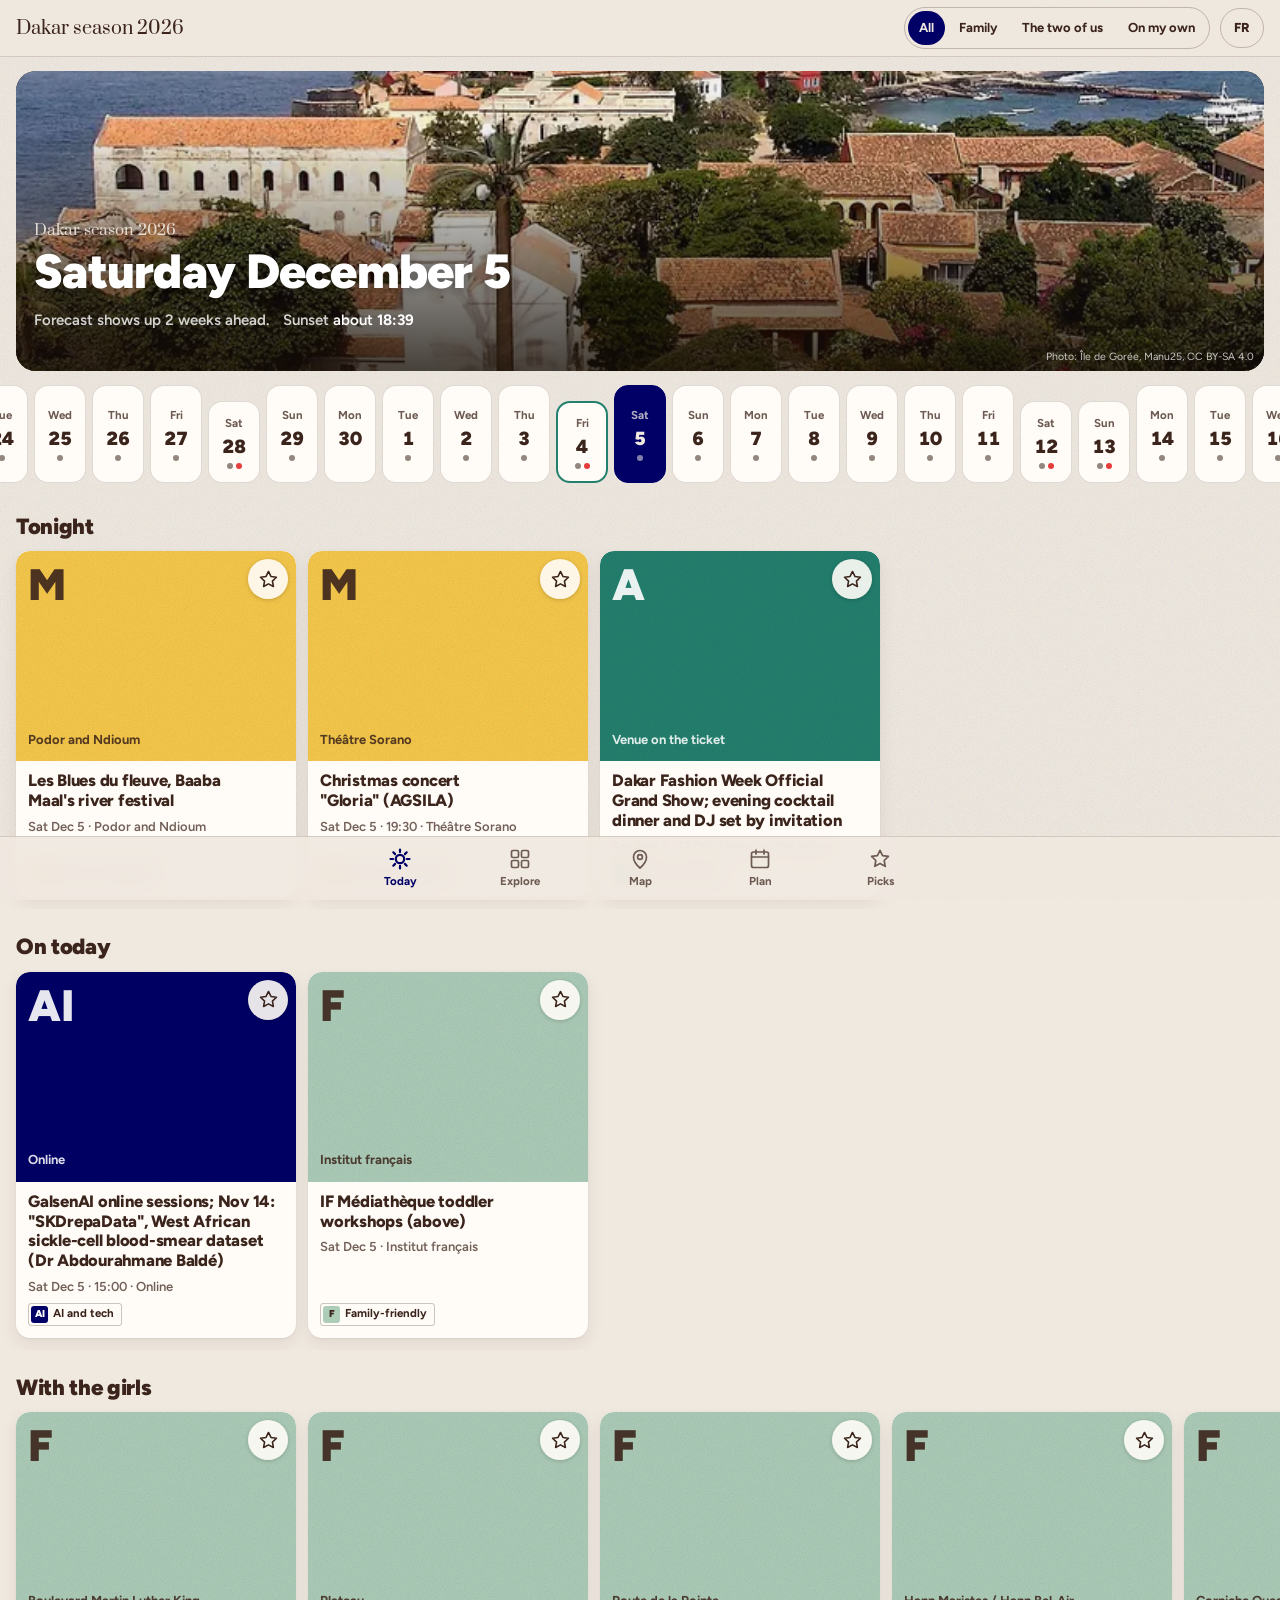
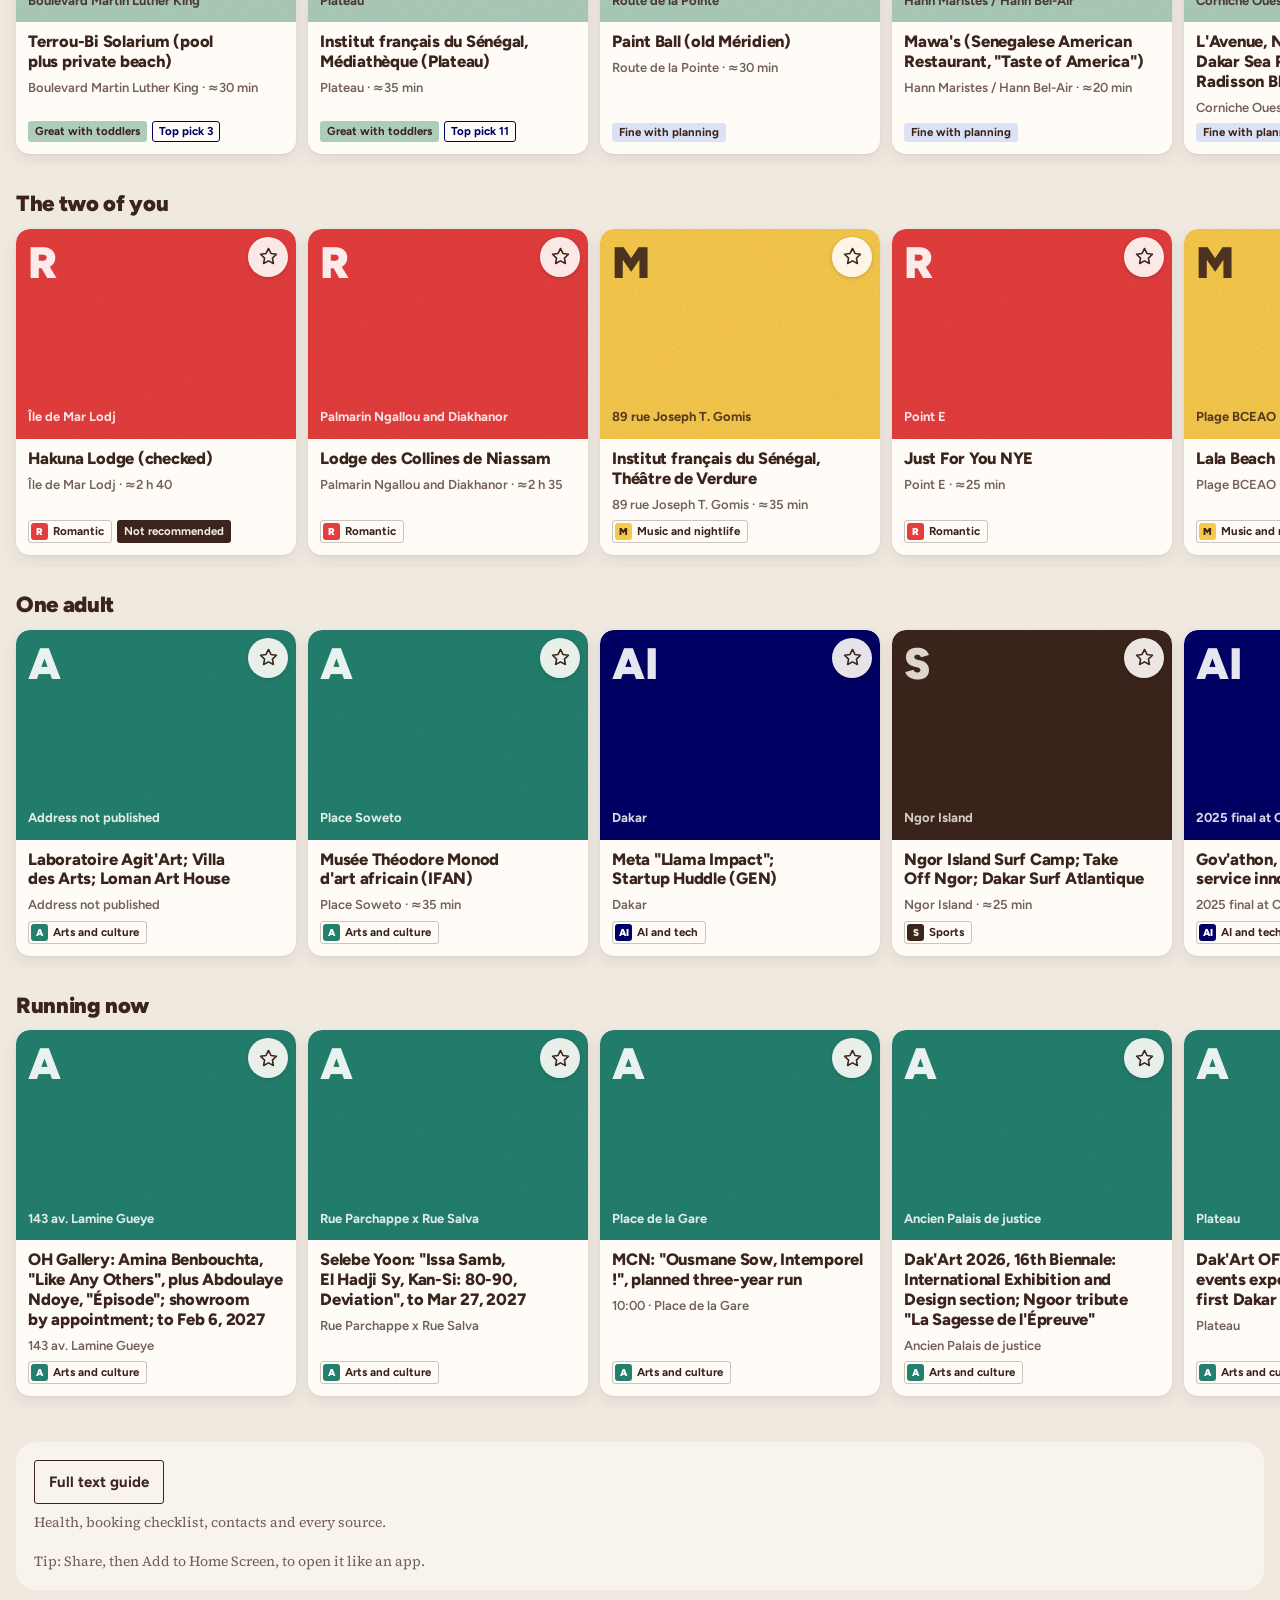
==== v3/index.html @ fbed6b00 "Add interactive v3 preview with photo previews Co-Authored-By: Claude Opus 5.5 <noreply@anthropic.co" ====
<!doctype html>
<html lang="en">
<head>
<meta charset="utf-8">
<meta name="viewport" content="width=device-width, initial-scale=1, viewport-fit=cover">
<meta name="robots" content="noindex, nofollow, noarchive">
<meta name="referrer" content="no-referrer">
<meta name="theme-color" content="#F0E9E0" media="(prefers-color-scheme: light)">
<meta name="theme-color" content="#251704" media="(prefers-color-scheme: dark)">
<meta name="mobile-web-app-capable" content="yes">
<meta name="apple-mobile-web-app-title" content="Dakar 2026">
<title>Dakar season 2026</title>
<link rel="manifest" href="manifest.webmanifest">
<link rel="icon" type="image/png" href="icon-192.png">
<link rel="apple-touch-icon" href="icon-192.png">
<link rel="preconnect" href="https://fonts.googleapis.com">
<link rel="preconnect" href="https://fonts.gstatic.com" crossorigin>
<link rel="stylesheet" href="https://fonts.googleapis.com/css2?family=Figtree:wght@500;600;700;800;900&family=Prata&family=Source+Serif+4:ital,opsz,wght@0,8..60,400;0,8..60,600;1,8..60,400&display=swap">
<link rel="stylesheet" href="styles.css">
<link rel="modulepreload" href="app.js">
<link rel="preload" href="data.json" as="fetch" crossorigin="anonymous">
</head>
<body>
<div class="page">
  <header class="top">
    <div class="top-in">
      <a class="mark" id="mark" href="#/today">Dakar season 2026</a>
      <div class="aud" id="aud" role="group"></div>
      <button type="button" class="lang" id="lang">FR</button>
    </div>
  </header>
  <main id="view" class="view" tabindex="-1">
    <div class="boot"><p class="boot-t">Dakar season 2026</p><div class="boot-bar"></div></div>
  </main>
  <nav class="tabs" id="tabs" aria-label="Sections"></nav>
</div>
<div class="sheet-wrap" id="sheet" hidden>
  <div class="scrim" data-close></div>
  <section class="sheet" role="dialog" aria-modal="true" aria-labelledby="sheet-title">
    <div class="grab" aria-hidden="true"><span></span></div>
    <button type="button" class="x" data-close aria-label="Close">×</button>
    <div id="sheet-body"></div>
  </section>
</div>
<div class="toast" id="toast" role="status" aria-live="polite"></div>
<noscript><p style="padding:24px">This guide needs JavaScript. The full text version is at <a href="../">the main guide</a>.</p></noscript>
<script type="module" src="app.js"></script>
</body>
</html>
---- v3/styles.css ----
/* Dakar season 2026, v3. Goodee True palette (tokens from the v2 page), app layout. */
:root {
  --sand: #F0E9E0; --brown: #3B241B; --indigo: #000066; --teal: #23806E; --yellow: #F7C94B;
  --sage: #ADCDB9; --peri: #DBE2F5; --blush: #F3CDC9; --white: #FFFFFF; --blue: #0032BD; --red: #E53D3D;
  --ground: var(--sand); --text: var(--brown); --t-accent: var(--indigo); --t-on-accent: var(--sand);
  --panel: #F8F3EC; --card: #FFFCF8; --field-bg: #FFFCF8;
  --dark-panel: var(--brown); --on-dark: var(--sand); --band-yellow: var(--yellow); --on-yellow: var(--brown);
  --trio-ink: var(--brown); --sea: #DCD7DD; --land: #FBF8F3; --nb: #E7DFD4;
  --t-blend: multiply; --t-op: .22; --bar-bg: color-mix(in srgb, var(--ground) 92%, transparent);
  --c-ai: var(--indigo); --c-ai-ink: var(--white);
  --c-biz: var(--blue); --c-biz-ink: var(--white);
  --c-music: var(--yellow); --c-music-ink: var(--brown);
  --c-arts: var(--teal); --c-arts-ink: var(--white);
  --c-sports: var(--brown); --c-sports-ink: var(--sand);
  --c-rom: var(--red); --c-rom-ink: var(--white);
  --c-fam: var(--sage); --c-fam-ink: var(--brown);
  --accent: var(--t-accent); --on-accent: var(--t-on-accent);
  --grain-blend: var(--t-blend); --grain-op: var(--t-op);
  --link: var(--accent); --ring: var(--accent);
  --hair: color-mix(in srgb, currentColor 16%, transparent);
  --hair-strong: color-mix(in srgb, currentColor 26%, transparent);
  --muted: color-mix(in srgb, currentColor 72%, transparent);
  --shadow: 0 1px 2px rgb(59 36 27 / .08), 0 6px 18px rgb(59 36 27 / .08);
  --r-lg: 20px; --r-md: 14px; --r-sm: 3px;
  --f-display: "Figtree", ui-sans-serif, system-ui, sans-serif;
  --f-body: "Source Serif 4", Georgia, "Times New Roman", serif;
  --f-mark: "Prata", Georgia, serif;
  --ease: cubic-bezier(.4, 0, .32, 1);
  --top-h: 56px; --tabs-h: 64px;
  --sl: max(16px, env(safe-area-inset-left, 0px)); --sr: max(16px, env(safe-area-inset-right, 0px));
  --noise: url("data:image/svg+xml,%3Csvg xmlns='http://www.w3.org/2000/svg' width='240' height='240'%3E%3Cfilter id='n'%3E%3CfeTurbulence type='fractalNoise' baseFrequency='0.8' numOctaves='4' stitchTiles='stitch'/%3E%3C/filter%3E%3Crect width='100%25' height='100%25' filter='url(%23n)'/%3E%3C/svg%3E");
  color-scheme: light;
}
@media (prefers-color-scheme: dark) {
  :root:not([data-theme="light"]) {
    --ground: #251704; --text: var(--sand); --t-accent: var(--yellow); --t-on-accent: var(--brown);
    --panel: #3B241B; --card: #301D0F; --field-bg: #2E1C0E; --dark-panel: #4B3125;
    --band-yellow: #EDBF45; --sea: #1A1003; --land: #3B241B; --nb: #2D1C0E; --t-blend: screen; --t-op: .09;
    --c-ai: #A7AEFF; --c-ai-ink: #160D02; --c-biz: #77A0FF; --c-biz-ink: #160D02;
    --c-arts: #55BBA5; --c-arts-ink: #160D02; --c-sports: #D8B9A4; --c-sports-ink: var(--brown);
    --c-rom: #F27979; --c-rom-ink: #160D02; --c-fam: #7FA88E; --c-fam-ink: #160D02;
    --shadow: 0 1px 2px rgb(0 0 0 / .3), 0 6px 18px rgb(0 0 0 / .25);
    color-scheme: dark;
  }
}
:root[data-theme="dark"] {
  --ground: #251704; --text: var(--sand); --t-accent: var(--yellow); --t-on-accent: var(--brown);
  --panel: #3B241B; --card: #301D0F; --field-bg: #2E1C0E; --dark-panel: #4B3125;
  --band-yellow: #EDBF45; --sea: #1A1003; --land: #3B241B; --nb: #2D1C0E; --t-blend: screen; --t-op: .09;
  --c-ai: #A7AEFF; --c-ai-ink: #160D02; --c-biz: #77A0FF; --c-biz-ink: #160D02;
  --c-arts: #55BBA5; --c-arts-ink: #160D02; --c-sports: #D8B9A4; --c-sports-ink: var(--brown);
  --c-rom: #F27979; --c-rom-ink: #160D02; --c-fam: #7FA88E; --c-fam-ink: #160D02;
  --shadow: 0 1px 2px rgb(0 0 0 / .3), 0 6px 18px rgb(0 0 0 / .25);
  color-scheme: dark;
}

/* ---------- Base ---------- */
* { box-sizing: border-box; }
html { -webkit-text-size-adjust: 100%; }
body { margin: 0; background: var(--ground); color: var(--text); font-family: var(--f-body); font-size: 16.5px; line-height: 1.5; overflow-wrap: break-word; -webkit-tap-highlight-color: transparent; }
body.sheet-on { overflow: hidden; }
[hidden] { display: none !important; }
a { color: var(--link); text-decoration-thickness: 1px; text-underline-offset: 2px; }
:focus-visible { outline: 2px solid var(--ring); outline-offset: 2px; }
h1, h2, h3 { font-family: var(--f-display); font-weight: 900; letter-spacing: -0.015em; line-height: 1.12; margin: 0; text-wrap: balance; }
p { margin: 0 0 .7em; }
p:last-child { margin-bottom: 0; }
button { font: inherit; color: inherit; }
.muted { color: var(--muted); }
.small { font-size: 14px; }
.sr { position: absolute; width: 1px; height: 1px; overflow: hidden; clip: rect(0 0 0 0); white-space: nowrap; }
.lbl { display: block; font-family: var(--f-display); font-weight: 700; font-size: 13.5px; margin: 0 0 6px; }
.page { min-height: 100vh; isolation: isolate; }
.page::before { content: ""; position: fixed; inset: 0; z-index: -1; pointer-events: none; background-image: var(--noise); opacity: var(--grain-op); mix-blend-mode: var(--grain-blend); }
.g-panel { background: var(--panel); border-radius: var(--r-lg); padding: 18px; }
.g-yellow { background: var(--band-yellow); color: var(--on-yellow); --link: var(--indigo); --accent: var(--indigo); --on-accent: var(--sand); }

/* Buttons and chips */
.btn, .btn-sm, .chip { font-family: var(--f-display); font-weight: 700; border-radius: var(--r-sm); cursor: pointer; background: none; color: inherit; border: 1.5px solid currentColor; line-height: 1.2; text-decoration: none; display: inline-flex; align-items: center; justify-content: center; gap: 7px; }
.btn { font-size: 15px; padding: 10px 14px; min-height: 44px; }
.btn svg { width: 18px; height: 18px; fill: none; stroke: currentColor; stroke-width: 1.8; stroke-linejoin: round; }
.btn[aria-pressed="true"] svg { fill: var(--yellow); stroke: var(--brown); }
.btn-solid { background: var(--accent); color: var(--on-accent); border-color: var(--accent); }
.btn-sm { font-size: 13.5px; padding: 6px 11px; min-height: 36px; }
.btn:hover, .btn-sm:hover { background: color-mix(in srgb, currentColor 8%, transparent); }
.btn-solid:hover { background: color-mix(in srgb, var(--accent) 88%, var(--text)); }
.chip { font-size: 14px; padding: 7px 12px; border-color: var(--hair-strong); min-height: 40px; white-space: nowrap; border-radius: 999px; }
.chip[aria-pressed="true"] { background: var(--accent); color: var(--on-accent); border-color: var(--accent); }
.chip .ct { font-weight: 600; opacity: .7; font-variant-numeric: tabular-nums; }
.chiprow { display: flex; gap: 8px; overflow-x: auto; scrollbar-width: none; padding: 2px var(--sr) 2px var(--sl); margin: 0 calc(-1 * var(--sr)) 0 calc(-1 * var(--sl)); scroll-padding-inline: var(--sl); }
.chiprow::-webkit-scrollbar { display: none; }
.actions { display: flex; flex-wrap: wrap; gap: 8px; margin-top: 12px; }
.txt { width: 100%; font: inherit; font-family: var(--f-display); font-weight: 600; padding: 10px 12px; min-height: 44px; border-radius: var(--r-sm); border: 1.5px solid var(--hair-strong); background: var(--field-bg); color: inherit; }

/* Badges, fit trio (semantic only) and category tags */
.b { display: inline-flex; align-items: center; font-family: var(--f-display); font-weight: 700; font-size: 11.5px; line-height: 1.15; padding: 3px 6px; border-radius: var(--r-sm); border: 1px solid var(--hair-strong); white-space: nowrap; }
.b-check { border-style: dashed; border-color: currentColor; }
.b-warn { background: var(--text); color: var(--ground); border-color: transparent; }
.b-top { border-color: var(--accent); color: var(--accent); }
.fitchip { display: inline-flex; align-items: center; font-family: var(--f-display); font-weight: 700; font-size: 11.5px; line-height: 1.15; padding: 3px 7px; border-radius: var(--r-sm); color: var(--trio-ink); white-space: nowrap; }
.fit-great { background: var(--sage); } .fit-fine { background: var(--peri); } .fit-skip { background: var(--blush); }
.fit-unrated { background: transparent; color: inherit; border: 1px dashed var(--hair-strong); }
.k-ai { --cbg: var(--c-ai); --cink: var(--c-ai-ink); } .k-biz { --cbg: var(--c-biz); --cink: var(--c-biz-ink); }
.k-music { --cbg: var(--c-music); --cink: var(--c-music-ink); } .k-arts { --cbg: var(--c-arts); --cink: var(--c-arts-ink); }
.k-sports { --cbg: var(--c-sports); --cink: var(--c-sports-ink); } .k-romantic { --cbg: var(--c-rom); --cink: var(--c-rom-ink); }
.k-family { --cbg: var(--c-fam); --cink: var(--c-fam-ink); }
.ctag { display: inline-flex; align-items: center; gap: 5px; font-family: var(--f-display); font-weight: 700; font-size: 11.5px; line-height: 1.15; padding: 2px 7px 2px 2px; border-radius: var(--r-sm); border: 1px solid var(--hair-strong); white-space: nowrap; }
.cg { display: inline-grid; place-items: center; min-width: 17px; height: 17px; padding: 0 3px; border-radius: var(--r-sm); font-weight: 900; font-size: 10px; background: var(--cbg); color: var(--cink); }
.chips { display: flex; flex-wrap: wrap; gap: 5px; }

/* ---------- Top bar ---------- */
.top { position: sticky; top: 0; z-index: 30; background: var(--bar-bg); -webkit-backdrop-filter: blur(10px); backdrop-filter: blur(10px); border-bottom: 1px solid var(--hair); padding-top: env(safe-area-inset-top, 0px); }
.top-in { display: flex; align-items: center; gap: 10px; min-height: var(--top-h); padding: 6px var(--sr) 6px var(--sl); max-width: 1280px; margin: 0 auto; }
.mark { font-family: var(--f-mark); font-size: 18px; color: inherit; text-decoration: none; white-space: nowrap; }
.aud { display: flex; gap: 3px; padding: 3px; border: 1px solid var(--hair-strong); border-radius: 999px; margin-left: auto; min-width: 0; }
.aud button { font-family: var(--f-display); font-weight: 700; font-size: 13px; border: 0; background: none; padding: 7px 11px; border-radius: 999px; cursor: pointer; white-space: nowrap; min-height: 34px; }
.aud button[aria-pressed="true"] { background: var(--accent); color: var(--on-accent); }
.lang { font-family: var(--f-display); font-weight: 800; font-size: 13px; min-width: 44px; min-height: 40px; border-radius: 999px; border: 1.5px solid var(--hair-strong); background: none; cursor: pointer; }
@media (max-width: 640px) {
  .top-in { flex-wrap: wrap; row-gap: 4px; }
  .mark { font-size: 16px; }
  .aud { order: 3; flex: 1 1 100%; margin-left: 0; }
  .aud button { flex: 1 1 0; padding: 7px 4px; font-size: 12.5px; min-width: 0; }
  .lang { margin-left: auto; }
}

/* ---------- Bottom tabs ---------- */
.tabs { position: fixed; z-index: 35; left: 0; right: 0; bottom: 0; display: flex; justify-content: center; background: var(--bar-bg); -webkit-backdrop-filter: blur(12px); backdrop-filter: blur(12px); border-top: 1px solid var(--hair); padding: 4px var(--sr) calc(4px + env(safe-area-inset-bottom, 0px)) var(--sl); }
.tab { flex: 1 1 0; max-width: 120px; display: flex; flex-direction: column; align-items: center; gap: 2px; padding: 6px 2px; min-height: 52px; color: inherit; text-decoration: none; font-family: var(--f-display); font-weight: 700; font-size: 11.5px; border-radius: 12px; opacity: .72; }
.tab svg { width: 24px; height: 24px; fill: none; stroke: currentColor; stroke-width: 1.7; stroke-linecap: round; stroke-linejoin: round; }
.tab[aria-current="page"] { opacity: 1; color: var(--accent); }
.tab[aria-current="page"] svg { stroke-width: 2.2; }
.view { display: block; outline: none; max-width: 1280px; margin: 0 auto; padding: 0 var(--sr) calc(var(--tabs-h) + 28px + env(safe-area-inset-bottom, 0px)) var(--sl); min-height: 60vh; }
.boot { padding: 80px 0; text-align: center; }
.boot-t { font-family: var(--f-mark); font-size: 26px; }
.boot-bar { width: 120px; height: 3px; margin: 14px auto 0; background: linear-gradient(90deg, var(--accent) 40%, transparent 40%); background-size: 200% 100%; animation: boot 1.1s linear infinite; border-radius: 3px; }
@keyframes boot { to { background-position: -200% 0; } }

/* ---------- Photos and tiles ---------- */
.ph { position: relative; aspect-ratio: 4 / 3; overflow: hidden; border-radius: var(--r-md) var(--r-md) 0 0; background: var(--panel); }
.pimg { width: 100%; height: 100%; object-fit: cover; display: block; }
.tile { width: 100%; height: 100%; display: flex; flex-direction: column; justify-content: space-between; padding: 12px; background: var(--cbg); color: var(--cink); position: relative; isolation: isolate; }
.tile::before { content: ""; position: absolute; inset: 0; z-index: -1; background-image: var(--noise); opacity: .25; mix-blend-mode: multiply; }
.tile-g { font-family: var(--f-display); font-weight: 900; font-size: 44px; line-height: 1; opacity: .9; }
.tile-a { font-family: var(--f-display); font-weight: 700; font-size: 13px; opacity: .85; }
.star { position: absolute; top: 8px; right: 8px; width: 40px; height: 40px; border-radius: 50%; border: 0; display: grid; place-items: center; cursor: pointer; background: rgb(255 252 248 / .9); color: var(--brown); box-shadow: 0 1px 4px rgb(0 0 0 / .18); }
.star svg { width: 21px; height: 21px; fill: none; stroke: currentColor; stroke-width: 1.8; stroke-linejoin: round; }
.star[aria-pressed="true"] svg { fill: var(--yellow); stroke: var(--brown); }
.liked { position: absolute; left: 8px; bottom: 8px; font-family: var(--f-display); font-weight: 800; font-size: 12px; padding: 3px 8px; border-radius: 999px; background: var(--red); color: var(--white); }

/* ---------- Cards ---------- */
.card { background: var(--card); border-radius: var(--r-md); box-shadow: var(--shadow); display: flex; flex-direction: column; cursor: pointer; overflow: hidden; height: 100%; transition: transform .15s var(--ease); }
.card:active { transform: scale(.985); }
.cb { padding: 10px 12px 12px; display: flex; flex-direction: column; gap: 6px; flex: 1; }
.ct { font-size: 16.5px; font-weight: 800; line-height: 1.2; }
.ct a { color: inherit; text-decoration: none; }
.ct a::after { content: ""; }
.cm { font-family: var(--f-display); font-weight: 600; font-size: 13px; color: var(--muted); margin: 0; }
.cs { font-size: 14.5px; line-height: 1.4; margin: 0; display: -webkit-box; -webkit-line-clamp: 3; -webkit-box-orient: vertical; overflow: hidden; }
.card .chips { margin-top: auto; }

/* Rails (horizontal rows) */
.row-sec { margin-top: 26px; }
.row-head { display: flex; align-items: baseline; justify-content: space-between; gap: 10px; margin-bottom: 10px; }
.row-t { font-size: 22px; font-weight: 900; }
.row-note { font-size: 14.5px; color: var(--muted); margin: -4px 0 10px; max-width: 40em; }
.row-empty { margin-top: 22px; color: var(--muted); font-size: 15px; }
.rail { display: grid; grid-auto-flow: column; grid-auto-columns: min(74vw, 270px); gap: 12px; overflow-x: auto; scroll-snap-type: x mandatory; padding: 2px var(--sr) 12px var(--sl); margin: 0 calc(-1 * var(--sr)) 0 calc(-1 * var(--sl)); scroll-padding-inline: var(--sl); scrollbar-width: thin; }
.rail > * { scroll-snap-align: start; }
.rail .cs { display: none; }

/* Grid */
.grid { display: grid; grid-template-columns: repeat(auto-fill, minmax(min(46%, 230px), 1fr)); gap: 12px; }
@media (max-width: 520px) { .grid .cs { display: none; } .grid .ct { font-size: 15px; } .grid .cb { padding: 9px 10px 11px; } }

/* ---------- Today ---------- */
.hero-today { position: relative; margin: 14px 0 0; border-radius: var(--r-lg); overflow: hidden; background: var(--dark-panel); color: var(--on-dark); min-height: 220px; display: flex; flex-direction: column; justify-content: flex-end; }
.hero-img { position: absolute; inset: 0; width: 100%; height: 100%; object-fit: cover; }
.hero-today.has-photo::after { content: ""; position: absolute; inset: 0; background: linear-gradient(180deg, rgb(20 12 4 / .05) 20%, rgb(20 12 4 / .78) 100%); }
.hero-in { position: relative; z-index: 1; padding: 18px; }
.hero-k { font-family: var(--f-mark); font-size: 15px; margin: 0 0 4px; opacity: .9; }
.hero-d { font-size: clamp(30px, 7vw, 48px); color: var(--white); text-shadow: 0 1px 12px rgb(0 0 0 / .35); }
.hero-note { font-size: 14px; margin: 6px 0 0; }
.hero-credit { position: relative; z-index: 1; align-self: flex-end; font-family: var(--f-display); font-size: 10.5px; color: rgb(255 255 255 / .75); padding: 0 10px 6px; text-decoration: none; max-width: 100%; white-space: nowrap; overflow: hidden; text-overflow: ellipsis; }
.weather { display: flex; flex-wrap: wrap; align-items: baseline; gap: 6px 14px; margin-top: 10px; font-family: var(--f-display); font-weight: 600; font-size: 15px; color: var(--white); }
.weather .muted { color: rgb(255 255 255 / .8); }
.w-t { font-size: 26px; font-weight: 900; }
.w-lo { opacity: .75; margin: 0 4px 0 6px; }
.w-k { opacity: .8; }
.w-tips { flex: 1 1 100%; margin: 2px 0 0; padding: 0; list-style: none; font-size: 13.5px; }
.w-tips li::before { content: "• "; }
.w-src { flex: 1 1 100%; font-size: 10.5px; opacity: .65; }
.strip { display: flex; gap: 6px; overflow-x: auto; scrollbar-width: none; padding: 14px var(--sr) 6px var(--sl); margin: 0 calc(-1 * var(--sr)) 0 calc(-1 * var(--sl)); scroll-padding-inline: 40%; }
.strip::-webkit-scrollbar { display: none; }
.day { flex: none; width: 52px; min-height: 66px; display: flex; flex-direction: column; align-items: center; justify-content: center; gap: 1px; border-radius: 14px; border: 1.5px solid var(--hair); background: var(--card); cursor: pointer; font-family: var(--f-display); }
.dw { font-size: 11.5px; font-weight: 700; text-transform: capitalize; opacity: .75; }
.dn { font-size: 19px; font-weight: 900; font-variant-numeric: tabular-nums; }
.dm { display: flex; gap: 3px; height: 6px; }
.dot { width: 6px; height: 6px; border-radius: 50%; background: currentColor; opacity: .55; }
.dot-c { background: var(--red); opacity: 1; }
.day.sel { background: var(--accent); color: var(--on-accent); border-color: var(--accent); }
.day.arrive { border-color: var(--teal); border-width: 2.5px; }
.clash { margin-top: 16px; border-radius: var(--r-md); padding: 12px 16px; font-size: 15px; }
.clash summary { cursor: pointer; list-style: none; font-family: var(--f-display); font-weight: 600; line-height: 1.35; }
.clash summary::-webkit-details-marker { display: none; }
.clash summary b { font-weight: 900; margin-right: 4px; }
.clash summary::after { content: " +"; font-weight: 900; }
.clash[open] summary::after { content: " −"; }
.clash-more { margin-top: 8px; }
.foot-card { margin-top: 34px; display: grid; gap: 8px; justify-items: start; }

/* ---------- Explore ---------- */
.ex-head { position: sticky; top: calc(var(--top-h) + env(safe-area-inset-top, 0px)); z-index: 5; background: var(--ground); padding: 12px 0 8px; display: grid; gap: 8px; }
@media (max-width: 640px) { .ex-head { top: calc(var(--top-h) + 46px + env(safe-area-inset-top, 0px)); } }
.search input { width: 100%; font: inherit; font-family: var(--f-display); font-weight: 600; font-size: 16px; padding: 11px 14px; min-height: 46px; border-radius: 999px; border: 1.5px solid var(--hair-strong); background: var(--field-bg); color: inherit; }
.chip-q { font-size: 13px; min-height: 36px; padding: 6px 11px; }
.ex-status { display: flex; align-items: center; gap: 10px; justify-content: space-between; font-family: var(--f-display); font-weight: 700; font-size: 14px; margin: 8px 0 12px; }
.sentinel { height: 1px; }

/* ---------- Sheet ---------- */
.sheet-wrap { position: fixed; inset: 0; z-index: 50; }
.scrim { position: absolute; inset: 0; background: rgb(20 12 4 / .45); opacity: 0; transition: opacity .18s; }
.sheet { position: absolute; left: 0; right: 0; bottom: 0; max-height: 92vh; max-height: 92dvh; overflow-y: auto; overscroll-behavior: contain; background: var(--ground); border-radius: var(--r-lg) var(--r-lg) 0 0; transform: translateY(100%); transition: transform .22s var(--ease); padding-bottom: env(safe-area-inset-bottom, 0px); }
.sheet-wrap.open .scrim { opacity: 1; }
.sheet-wrap.open .sheet { transform: none; }
.grab { position: sticky; top: 0; z-index: 3; height: 0; display: flex; justify-content: center; touch-action: none; }
.grab span { display: block; width: 44px; height: 5px; border-radius: 3px; margin-top: 8px; background: rgb(255 255 255 / .85); box-shadow: 0 0 4px rgb(0 0 0 / .3); }
.grab::before { content: ""; position: absolute; top: 0; left: 0; right: 0; height: 36px; }
.x { position: sticky; top: 10px; float: right; margin: 10px 10px -54px 0; z-index: 4; width: 44px; height: 44px; border-radius: 50%; border: 0; background: rgb(255 252 248 / .92); color: var(--brown); font-size: 26px; line-height: 1; cursor: pointer; box-shadow: 0 1px 6px rgb(0 0 0 / .2); }
.sheet-photo { position: relative; aspect-ratio: 16 / 10; background: var(--panel); }
.sheet-photo .sheet-img { width: 100%; height: 100%; object-fit: cover; display: block; }
.sheet-photo .tile.sheet-img .tile-g { font-size: 72px; }
.credit { position: absolute; right: 8px; bottom: 6px; font-family: var(--f-display); font-size: 11px; color: var(--white); background: rgb(0 0 0 / .45); padding: 2px 7px; border-radius: 999px; text-decoration: none; max-width: calc(100% - 16px); white-space: nowrap; overflow: hidden; text-overflow: ellipsis; }
.sheet-in { padding: 16px var(--sr) 28px var(--sl); }
.sheet-t { font-size: 26px; margin-bottom: 6px; }
.sheet-in > .chips { margin: 10px 0; }
.sheet-sum { font-size: 17px; line-height: 1.45; margin: 12px 0 4px; }
.sheet-h { font-size: 18px; margin: 24px 0 10px; }
.facts { margin: 0; display: grid; gap: 0; }
.fr { display: grid; grid-template-columns: minmax(96px, 30%) 1fr; gap: 12px; padding: 9px 0; border-top: 1px solid var(--hair); font-size: 15px; }
.fr dt { font-family: var(--f-display); font-weight: 700; font-size: 13.5px; color: var(--muted); }
.fr dd { margin: 0; }
.sources { line-height: 1.6; }
.rail-sheet { grid-auto-columns: min(60vw, 220px); }
.daypick { margin-top: 14px; }
.daygrid { display: flex; flex-wrap: wrap; gap: 6px; }
.dchip { font-family: var(--f-display); font-weight: 700; font-size: 13px; padding: 7px 10px; min-height: 38px; border-radius: 999px; border: 1.5px solid var(--hair-strong); background: none; cursor: pointer; }
.dchip.own { border-color: var(--teal); border-width: 2.5px; }
.dchip[aria-pressed="true"] { background: var(--accent); color: var(--on-accent); border-color: var(--accent); }
@media (min-width: 900px) {
  .sheet { left: auto; top: 0; width: min(520px, 46vw); max-height: none; height: 100%; border-radius: var(--r-lg) 0 0 var(--r-lg); transform: translateX(100%); }
  .grab { display: none; }
}

/* ---------- Map ---------- */
.view.is-map { padding-bottom: 0; }
.mapview { display: flex; flex-direction: column; gap: 10px; padding-top: 12px; height: calc(100dvh - var(--top-h) - var(--tabs-h) - env(safe-area-inset-top, 0px) - env(safe-area-inset-bottom, 0px) - 8px); }
@media (max-width: 640px) { .mapview { height: calc(100dvh - var(--top-h) - 46px - var(--tabs-h) - env(safe-area-inset-top, 0px) - env(safe-area-inset-bottom, 0px) - 8px); } }
.map-tools { display: grid; gap: 8px; }
.seg { display: flex; gap: 3px; padding: 3px; border: 1px solid var(--hair-strong); border-radius: 999px; width: max-content; max-width: 100%; overflow-x: auto; }
.seg button { font-family: var(--f-display); font-weight: 700; font-size: 13px; border: 0; background: none; padding: 7px 12px; border-radius: 999px; cursor: pointer; white-space: nowrap; min-height: 34px; }
.seg button[aria-pressed="true"] { background: var(--accent); color: var(--on-accent); }
.mapbox { position: relative; flex: 1; min-height: 240px; border-radius: var(--r-lg); overflow: hidden; background: var(--sea); border: 1px solid var(--hair); }
.mapbox svg { width: 100%; height: 100%; display: block; touch-action: none; -webkit-user-select: none; user-select: none; cursor: grab; }
.zoom { position: absolute; right: 10px; top: 10px; display: grid; gap: 6px; }
.zoom button { width: 44px; height: 44px; border-radius: 12px; border: 1px solid var(--hair-strong); background: var(--card); font-family: var(--f-display); font-weight: 800; font-size: 22px; cursor: pointer; }
.map-hint { position: absolute; left: 10px; bottom: 8px; right: 64px; margin: 0; font-family: var(--f-display); font-size: 11.5px; color: var(--muted); }
.m-land { fill: var(--land); stroke: var(--text); stroke-opacity: .32; stroke-width: .8; vector-effect: non-scaling-stroke; }
.m-nb { fill: var(--nb); stroke: var(--text); stroke-opacity: .22; stroke-width: .6; vector-effect: non-scaling-stroke; }
.m-road { fill: none; stroke: var(--text); stroke-opacity: .16; stroke-width: 1.2; vector-effect: non-scaling-stroke; stroke-linecap: round; }
.m-road.main { stroke-opacity: .3; stroke-width: 2; }
.m-hood { font-family: var(--f-display); font-weight: 700; fill: var(--text); fill-opacity: .5; pointer-events: none; }
.m-sea { font-family: var(--f-display); font-weight: 800; fill: var(--text); fill-opacity: .35; letter-spacing: .12em; pointer-events: none; }
.pin { cursor: pointer; }
.pin .dot { fill: var(--text); stroke: var(--ground); stroke-width: 1.5; vector-effect: non-scaling-stroke; opacity: 1; }
.pin .ring { fill: none; stroke: var(--text); stroke-width: 1.5; vector-effect: non-scaling-stroke; }
.pin .cnt { font-family: var(--f-display); font-weight: 800; fill: var(--ground); text-anchor: middle; dominant-baseline: central; pointer-events: none; }
.pin .lbl { font-family: var(--f-display); font-weight: 700; fill: var(--text); paint-order: stroke; stroke: var(--land); stroke-linejoin: round; pointer-events: none; display: inline; margin: 0; }
.pin.on .dot { fill: var(--accent); } .pin.on .cnt { fill: var(--on-accent); }
.pin.home .hm { fill: var(--teal); stroke: var(--ground); stroke-width: 1.5; vector-effect: non-scaling-stroke; }
.pin:focus-visible { outline: none; } .pin:focus-visible .dot { stroke: var(--ring); stroke-width: 3; }
.pin-panel { padding: 12px 0 4px; border-radius: var(--r-lg) var(--r-lg) 0 0; }
.pp-head { display: flex; align-items: center; gap: 10px; padding: 0 14px 8px; font-family: var(--f-display); }
.pp-head .btn-sm { margin-left: auto; }
.pin-panel .rail { margin: 0; padding: 2px 14px 10px; grid-auto-columns: min(62vw, 220px); }

/* ---------- Picks and swipe ---------- */
.view-t { font-size: 26px; }
.picks, .plan, .shared { padding-top: 14px; }
.pk-share { display: grid; gap: 6px; }
.decks { display: grid; grid-template-columns: repeat(auto-fit, minmax(150px, 1fr)); gap: 10px; }
.deck-btn { position: relative; aspect-ratio: 3 / 4; border-radius: var(--r-md); overflow: hidden; color: var(--white); text-decoration: none; box-shadow: var(--shadow); background: var(--dark-panel); }
.deck-btn .pimg, .deck-btn .tile { position: absolute; inset: 0; }
.deck-btn::after { content: ""; position: absolute; inset: 0; background: linear-gradient(180deg, transparent 35%, rgb(20 12 4 / .8)); }
.deck-l { position: absolute; z-index: 1; left: 12px; right: 12px; bottom: 12px; display: grid; font-family: var(--f-display); }
.deck-l b { font-size: 18px; font-weight: 900; }
.deck-l span { font-size: 13px; opacity: .9; }
.view.is-swipe { padding-bottom: calc(var(--tabs-h) + 10px + env(safe-area-inset-bottom, 0px)); }
.swipe { display: flex; flex-direction: column; gap: 10px; padding-top: 12px; min-height: calc(100dvh - var(--top-h) - var(--tabs-h) - 60px); }
.sw-head { display: flex; align-items: center; gap: 12px; }
.sw-head .view-t { font-size: 22px; }
.sw-head .muted { margin-left: auto; font-family: var(--f-display); font-weight: 700; font-size: 14px; }
.sw-stage { position: relative; flex: 1; min-height: 440px; max-width: 460px; width: 100%; margin: 0 auto; }
.sw-card { position: absolute; inset: 0; background: var(--card); border-radius: var(--r-lg); box-shadow: var(--shadow); overflow: hidden; display: flex; flex-direction: column; touch-action: pan-y; user-select: none; -webkit-user-select: none; }
.sw-card:not(.top) { transform: scale(.96) translateY(10px); opacity: .7; }
.sw-ph { flex: 1 1 55%; min-height: 0; position: relative; }
.sw-ph .pimg, .sw-ph .tile { position: absolute; inset: 0; }
.sw-ph .tile-g { font-size: 80px; }
.sw-cb { padding: 14px 16px 16px; display: grid; gap: 7px; }
.sw-t { font-size: 22px; }
.sw-stamp { position: absolute; top: 18px; font-family: var(--f-display); font-weight: 900; font-size: 22px; padding: 4px 12px; border: 3px solid; border-radius: 8px; opacity: 0; transform: rotate(-10deg); background: rgb(255 252 248 / .9); }
.sw-stamp-yes { left: 16px; color: var(--teal); } .sw-stamp-no { right: 16px; color: var(--red); transform: rotate(10deg); }
.sw-card.yes .sw-stamp-yes, .sw-card.no .sw-stamp-no { opacity: 1; }
.sw-btns { display: flex; justify-content: center; gap: 22px; padding: 6px 0 4px; }
.sw-b { width: 64px; height: 64px; border-radius: 50%; border: 2px solid var(--hair-strong); background: var(--card); font-size: 26px; font-weight: 800; cursor: pointer; display: grid; place-items: center; box-shadow: var(--shadow); }
.sw-undo { width: 50px; height: 50px; align-self: center; font-size: 22px; }
.sw-no { color: var(--red); } .sw-yes { color: var(--teal); }
.sw-yes svg { width: 28px; height: 28px; fill: var(--yellow); stroke: var(--brown); stroke-width: 1.6; }
.sw-done { position: absolute; inset: 0; display: grid; place-content: center; gap: 12px; text-align: center; padding: 24px; }
.band-msg { margin-top: 18px; display: grid; gap: 10px; }

/* ---------- Plan ---------- */
.pl-top { display: grid; gap: 6px; margin-bottom: 14px; }
.days { list-style: none; margin: 0; padding: 0; display: grid; gap: 10px; }
.pday { background: var(--card); border-radius: var(--r-md); padding: 12px 14px; box-shadow: var(--shadow); display: grid; gap: 8px; justify-items: start; }
.pday.is-today { outline: 2.5px solid var(--accent); }
.pday.is-arrive { border-left: 5px solid var(--teal); }
.pd-head { display: flex; flex-wrap: wrap; align-items: baseline; gap: 4px 12px; width: 100%; }
.pd-t { font-size: 17px; font-weight: 800; text-transform: capitalize; }
.pd-meta { font-family: var(--f-display); font-size: 13px; color: var(--muted); }
.pd-clash summary { cursor: pointer; font-family: var(--f-display); font-weight: 800; font-size: 13.5px; color: var(--red); }
.pd-empty { margin: 0; }
.pl-list { list-style: none; margin: 0; padding: 0; width: 100%; display: grid; gap: 4px; }
.pl-item { display: flex; align-items: center; gap: 8px; padding: 8px 0; border-top: 1px solid var(--hair); }
.pl-main { flex: 1; min-width: 0; display: grid; color: inherit; text-decoration: none; }
.pl-time { font-family: var(--f-display); font-weight: 800; font-size: 13px; color: var(--accent); }
.pl-name { font-family: var(--f-display); font-weight: 800; font-size: 15px; }
.pl-acts { display: flex; gap: 2px; }
.ic { width: 36px; height: 36px; display: grid; place-items: center; border-radius: 10px; border: 1px solid var(--hair); background: none; cursor: pointer; color: inherit; text-decoration: none; font-size: 15px; }
.ic:disabled { opacity: .3; cursor: default; }
.leg { font-family: var(--f-display); font-size: 12px; color: var(--muted); padding-left: 10px; border-left: 2px dashed var(--hair-strong); margin-left: 8px; }
.pd-theirs { width: 100%; padding: 8px 10px; border-radius: 10px; background: var(--panel); display: grid; gap: 6px; justify-items: start; }
.picker { list-style: none; margin: 0; padding: 0; width: 100%; display: grid; gap: 4px; }
.pk-add { width: 100%; display: flex; flex-wrap: wrap; align-items: center; gap: 6px; text-align: left; padding: 9px 10px; border-radius: 10px; border: 1px dashed var(--hair-strong); background: none; cursor: pointer; }

/* ---------- Toast ---------- */
.toast { position: fixed; z-index: 60; left: 50%; bottom: calc(var(--tabs-h) + 16px + env(safe-area-inset-bottom, 0px)); transform: translate(-50%, 20px); opacity: 0; pointer-events: none; transition: opacity .18s, transform .18s; display: flex; align-items: center; gap: 12px; max-width: calc(100vw - 32px); padding: 10px 14px; border-radius: 999px; background: var(--text); color: var(--ground); font-family: var(--f-display); font-weight: 700; font-size: 14px; box-shadow: var(--shadow); }
.toast.on { opacity: 1; transform: translate(-50%, 0); pointer-events: auto; }
.toast-act { border: 0; background: none; color: var(--yellow); font-weight: 900; cursor: pointer; padding: 4px; }

@media (prefers-reduced-motion: reduce) {
  *, *::before, *::after { transition-duration: 0s !important; animation-duration: 0s !important; scroll-behavior: auto !important; }
}
@media (min-width: 1000px) {
  .rail { grid-auto-columns: 280px; }
  .hero-today { min-height: 300px; }
}
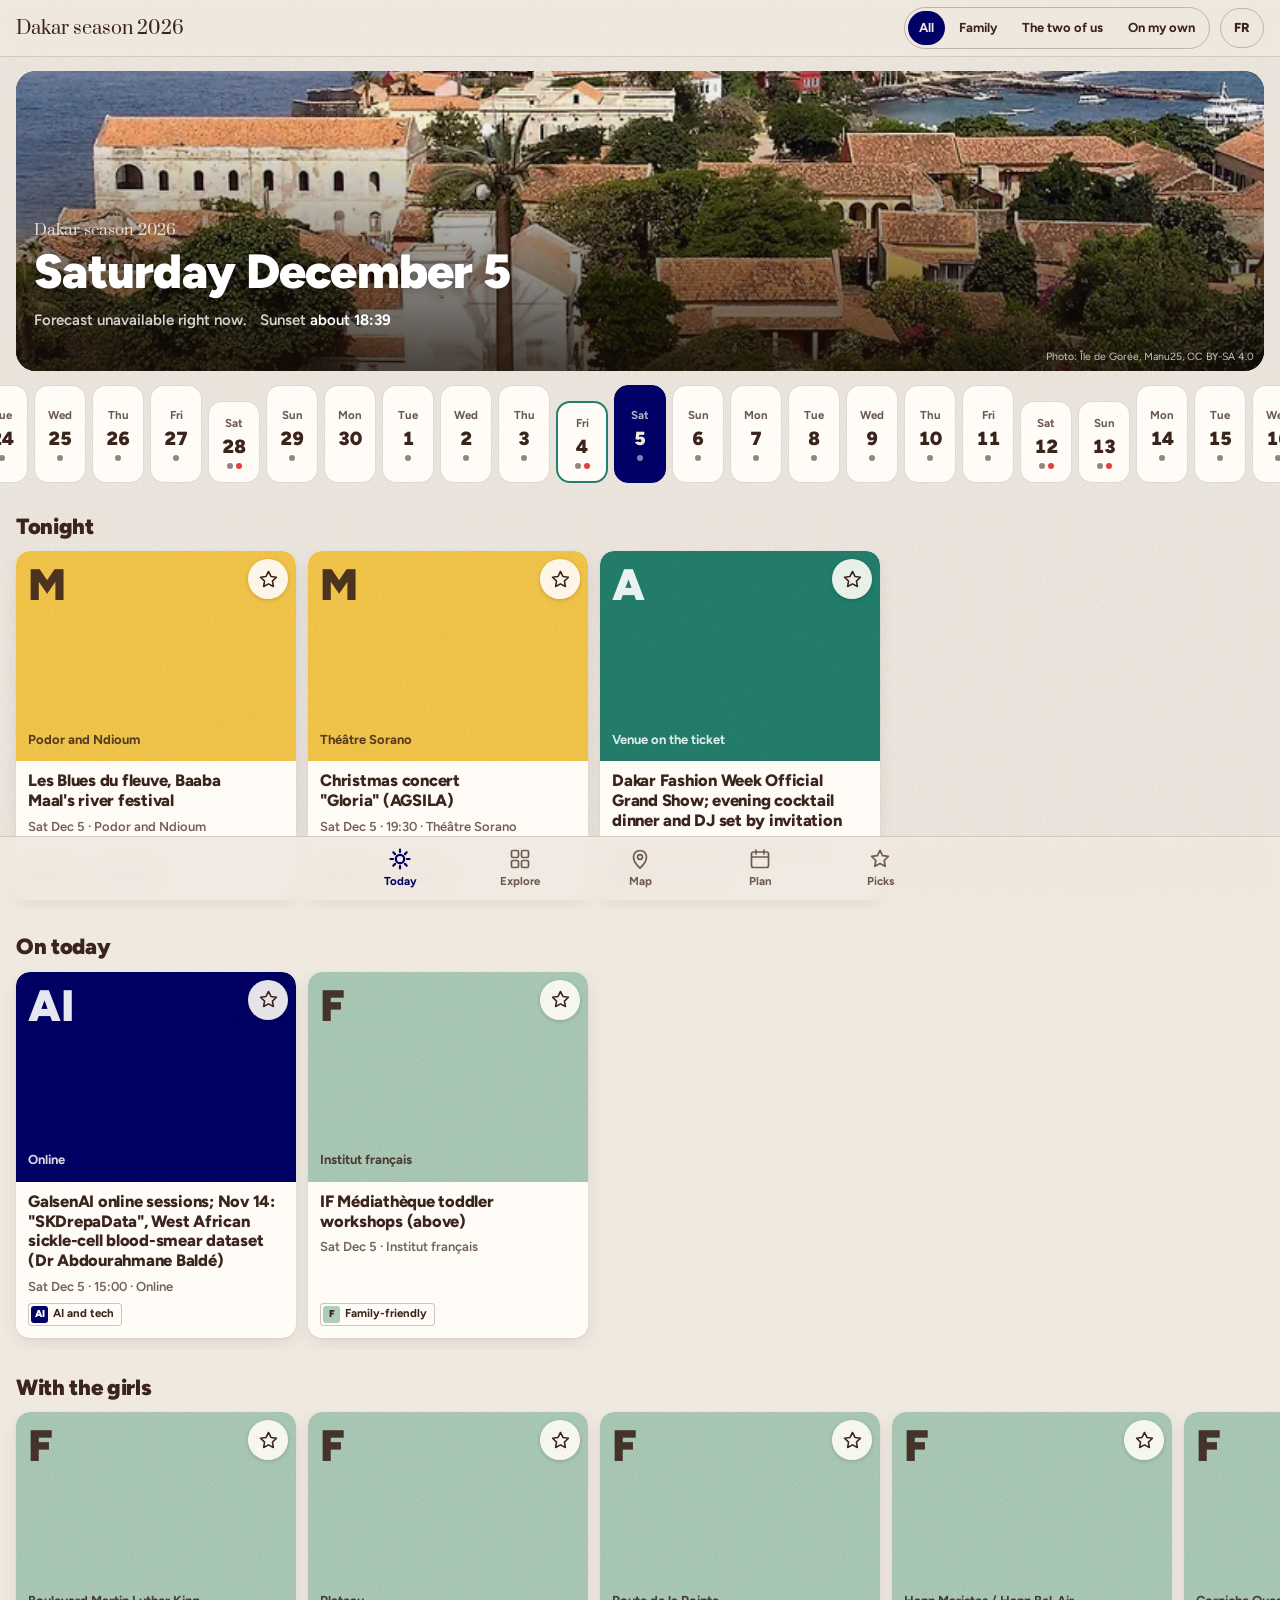
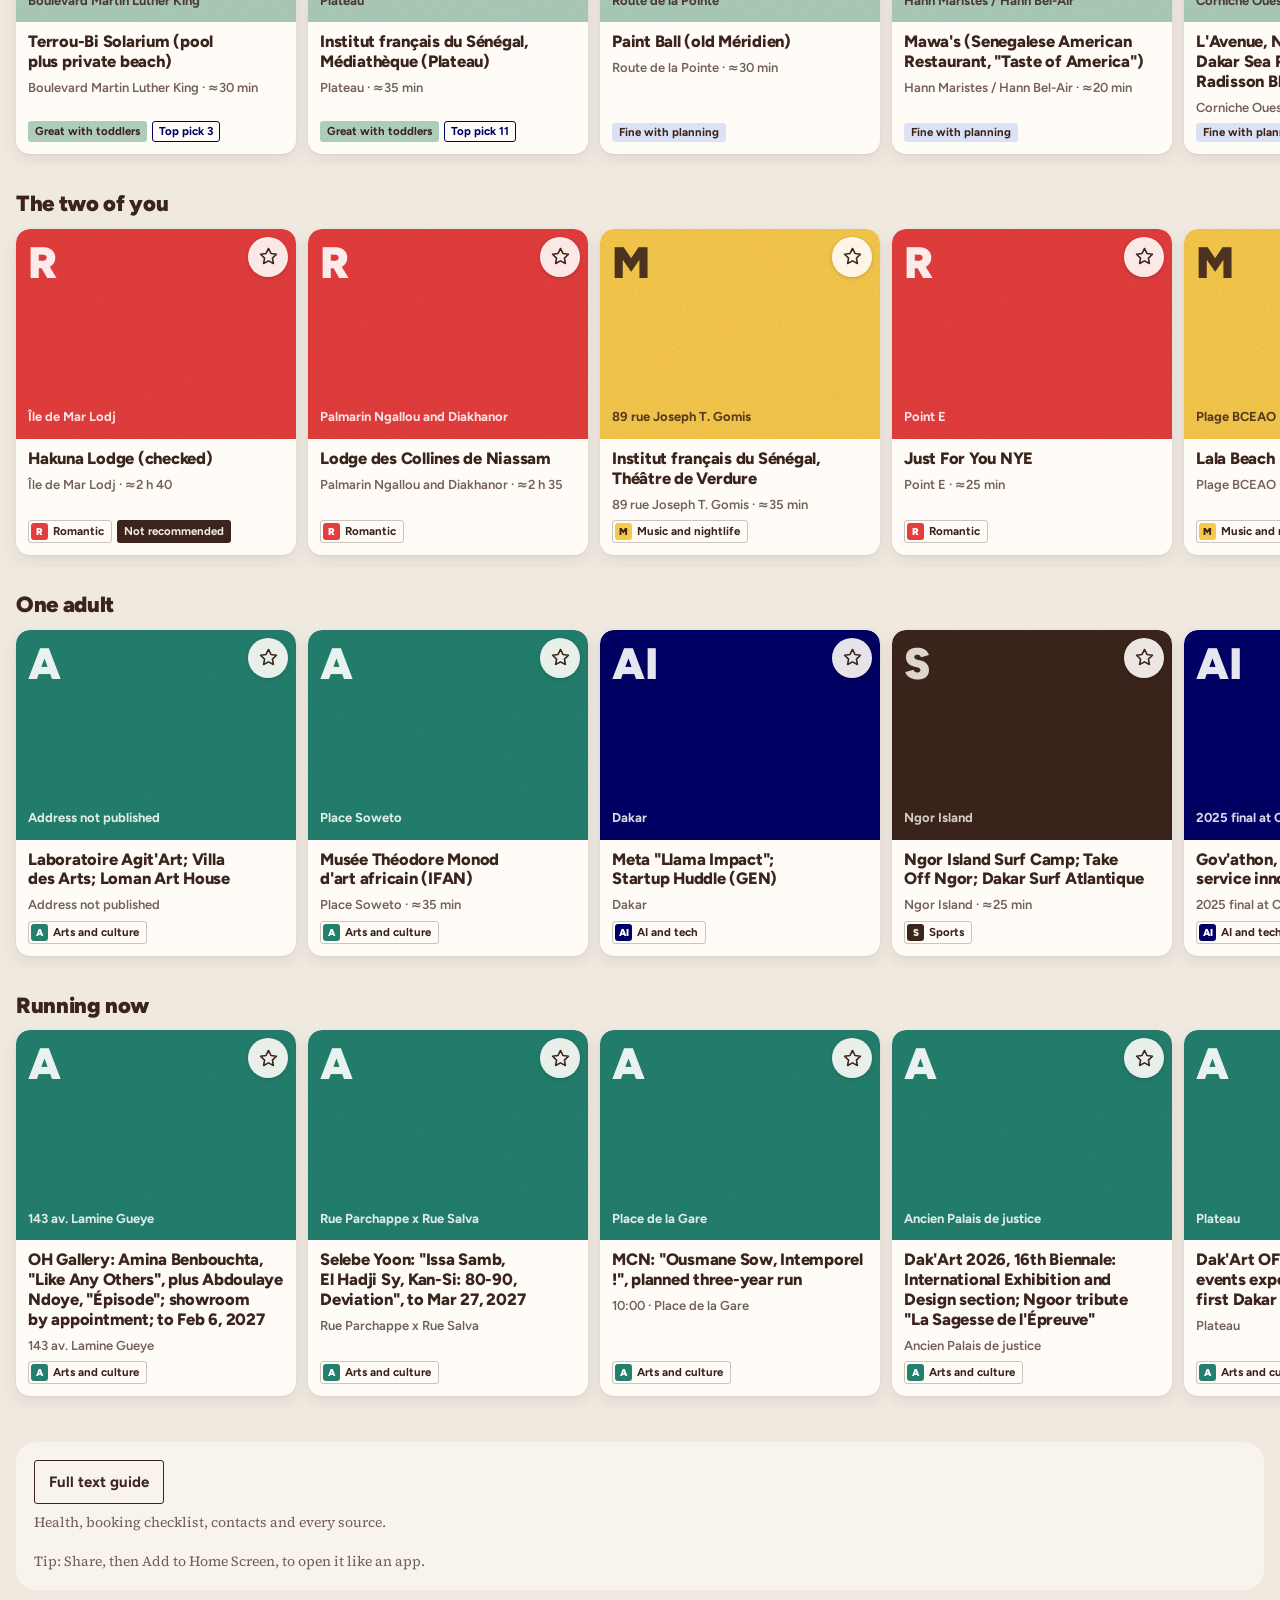
==== commit 61b5a0a8: "v3: faster first load (bundled script, non-blocking fonts, details loaded after first screen) Co-Aut" ====
--- a/v3/index.html
+++ b/v3/index.html
@@ -15,7 +15,8 @@
 <link rel="apple-touch-icon" href="icon-192.png">
 <link rel="preconnect" href="https://fonts.googleapis.com">
 <link rel="preconnect" href="https://fonts.gstatic.com" crossorigin>
-<link rel="stylesheet" href="https://fonts.googleapis.com/css2?family=Figtree:wght@500;600;700;800;900&family=Prata&family=Source+Serif+4:ital,opsz,wght@0,8..60,400;0,8..60,600;1,8..60,400&display=swap">
+<link rel="preload" as="style" href="https://fonts.googleapis.com/css2?family=Figtree:wght@500;600;700;800;900&family=Prata&family=Source+Serif+4:ital,opsz,wght@0,8..60,400;0,8..60,600;1,8..60,400&display=swap" onload="this.onload=null;this.rel='stylesheet'">
+<noscript><link rel="stylesheet" href="https://fonts.googleapis.com/css2?family=Figtree:wght@500;600;700;800;900&family=Prata&family=Source+Serif+4:ital,opsz,wght@0,8..60,400;0,8..60,600;1,8..60,400&display=swap"></noscript>
 <link rel="stylesheet" href="styles.css">
 <link rel="modulepreload" href="app.js">
 <link rel="preload" href="data.json" as="fetch" crossorigin="anonymous">
